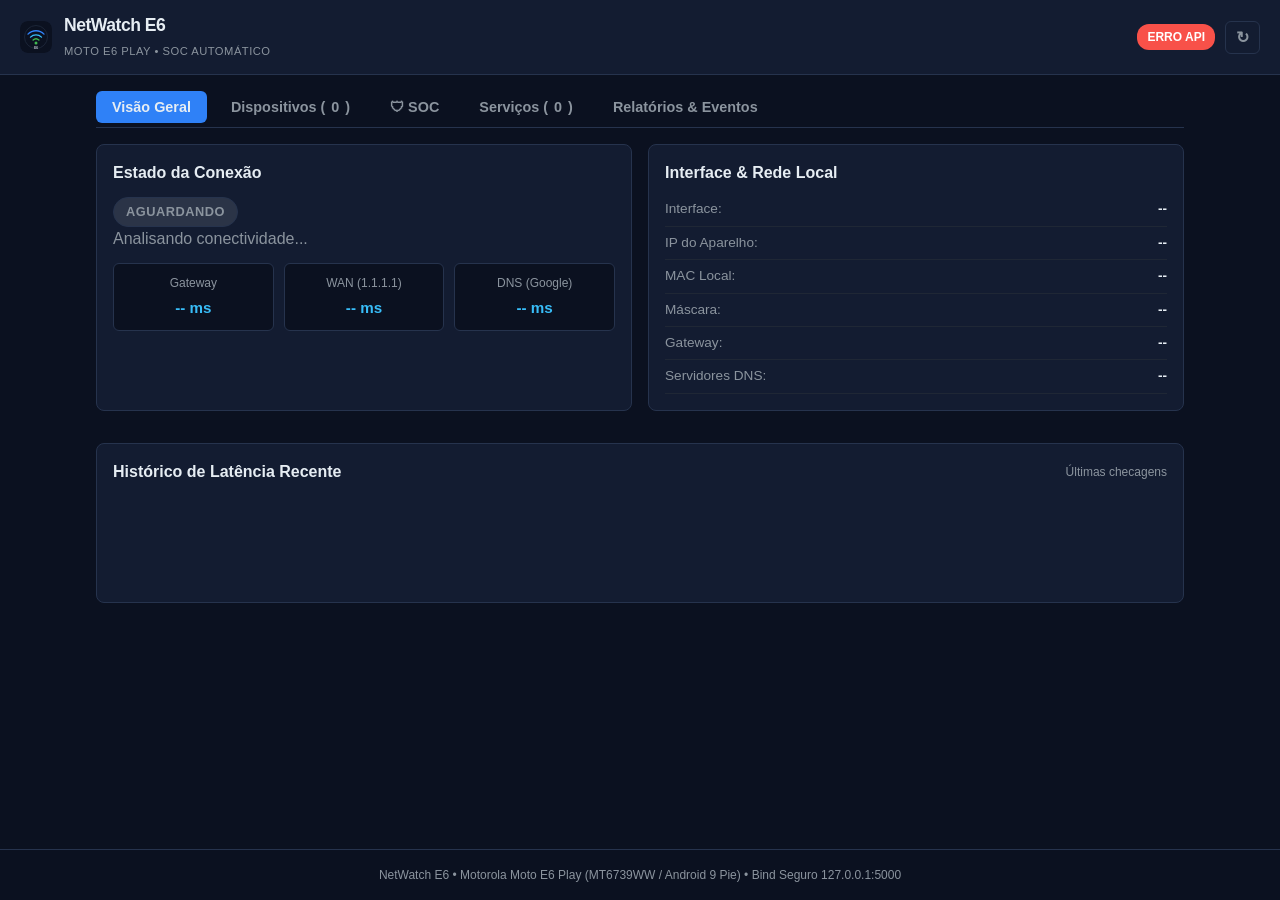
==== templates/index.html @ 3c1adde3 "feat: NetWatch E6 - Monitoramento de rede, SOC automatico sem root e apresentacao interativa" ====
<!DOCTYPE html>
<html lang="pt-BR">
<head>
    <meta charset="UTF-8">
    <meta name="viewport" content="width=device-width, initial-scale=1.0, maximum-scale=1.0, user-scalable=no">
    <meta name="theme-color" content="#0b1120">
    <meta name="mobile-web-app-capable" content="yes">
    <meta name="apple-mobile-web-app-capable" content="yes">
    <meta name="apple-mobile-web-app-status-bar-style" content="black-translucent">
    <meta name="apple-mobile-web-app-title" content="NetWatch E6">
    <title>NetWatch E6 — Monitor &amp; SOC</title>
    <link rel="manifest" href="/static/manifest.json">
    <link rel="icon" type="image/svg+xml" href="/static/icon.svg">
    <link rel="apple-touch-icon" href="/static/icon.svg">
    <link rel="stylesheet" href="/static/style.css">
</head>
<body>
    <header class="navbar">
        <div class="nav-brand">
            <img src="/static/icon.svg" alt="NetWatch" class="brand-logo" width="32" height="32">
            <div class="brand-text">
                <h1>NetWatch E6</h1>
                <span class="sub-badge">Moto E6 Play &bull; SOC Automático</span>
            </div>
        </div>
        <div class="nav-status">
            <span id="global-badge" class="badge badge-pending">Conectando...</span>
            <button id="btn-refresh-all" class="btn btn-icon" title="Atualizar dados">&#x21bb;</button>
        </div>
    </header>

    <main class="container">
        <!-- Barra de Navegação por Abas -->
        <nav class="tabs">
            <button class="tab-btn active" data-tab="tab-overview">Visão Geral</button>
            <button class="tab-btn" data-tab="tab-devices">Dispositivos (<span id="dev-count">0</span>)</button>
            <button class="tab-btn" data-tab="tab-soc">
                &#x1F6E1; SOC <span id="soc-tab-badge" class="soc-nav-badge hidden">0</span>
            </button>
            <button class="tab-btn" data-tab="tab-services">Serviços (<span id="srv-count">0</span>)</button>
            <button class="tab-btn" data-tab="tab-reports">Relatórios &amp; Eventos</button>
        </nav>

        <!-- ABA 1: VISÃO GERAL -->
        <section id="tab-overview" class="tab-content active">
            <!-- Banner de aviso Plug-and-Play Wi-Fi (exibido quando is_connected == False) -->
            <div id="wifi-warning-banner" class="wifi-warning-banner hidden">
                <div class="wifi-warning-icon">&#x26A0;&#xFE0F;</div>
                <div class="wifi-warning-body">
                    <strong>Modo de Proteção Plug-and-Play Wi-Fi Ativo</strong>
                    <p id="wifi-warning-text">Conecte o aparelho a uma rede Wi-Fi para iniciar o monitoramento</p>
                </div>
            </div>

            <div class="cards-grid">
                <div class="card status-card">
                    <h3>Estado da Conexão</h3>
                    <div class="status-indicator">
                        <span id="conn-pill" class="pill pill-unknown">AGUARDANDO</span>
                        <p id="conn-details" class="text-muted">Analisando conectividade...</p>
                    </div>
                    <div class="latency-row">
                        <div class="lat-box">
                            <span class="lat-label">Gateway</span>
                            <span id="lat-gw" class="lat-val">-- ms</span>
                        </div>
                        <div class="lat-box">
                            <span class="lat-label">WAN (1.1.1.1)</span>
                            <span id="lat-wan" class="lat-val">-- ms</span>
                        </div>
                        <div class="lat-box">
                            <span class="lat-label">DNS (Google)</span>
                            <span id="lat-dns" class="lat-val">-- ms</span>
                        </div>
                    </div>
                </div>

                <div class="card info-card">
                    <h3>Interface &amp; Rede Local</h3>
                    <ul class="info-list">
                        <li><span>Interface:</span> <strong id="net-iface">--</strong></li>
                        <li><span>IP do Aparelho:</span> <strong id="net-ip">--</strong></li>
                        <li><span>MAC Local:</span> <strong id="net-mac">--</strong></li>
                        <li><span>Máscara:</span> <strong id="net-mask">--</strong></li>
                        <li><span>Gateway:</span> <strong id="net-gw">--</strong></li>
                        <li><span>Servidores DNS:</span> <strong id="net-dns">--</strong></li>
                    </ul>
                </div>
            </div>

            <div class="card">
                <div class="card-header-flex">
                    <h3>Histórico de Latência Recente</h3>
                    <span class="text-muted text-small">Últimas checagens</span>
                </div>
                <div id="history-chart" class="history-container">
                    <!-- Barras de latência inseridas via JS -->
                </div>
            </div>
        </section>

        <!-- ABA 2: DISPOSITIVOS -->
        <section id="tab-devices" class="tab-content">
            <!-- Faixa Compacta "Movimentação Recente" (últimas 5 entradas/saídas) -->
            <div id="recent-changes-card" class="card recent-changes-card">
                <div class="recent-changes-header">
                    <span class="recent-changes-title">&#x1F4E1; Movimentação Recente na Rede</span>
                    <span class="text-muted text-small">Monitoramento contínuo (15s) &bull; Toque em um host para abrir o relatório</span>
                </div>
                <div id="recent-changes-list" class="recent-changes-list">
                    <span class="text-muted text-small">Aguardando eventos de movimentação na sub-rede atual...</span>
                </div>
            </div>

            <div class="card">
                <div class="card-header-flex">
                    <div>
                        <h3>Dispositivos na Rede Local (/24)</h3>
                        <p id="devices-subnet-subtitle" class="text-muted text-small">Toque em qualquer dispositivo para abrir o Relatório Individual</p>
                    </div>
                    <div class="btn-group">
                        <button id="btn-clear-offline" class="btn btn-outline btn-sm" title="Remover dispositivos offline e de redes antigas">
                            Limpar Histórico
                        </button>
                        <button id="btn-scan" class="btn btn-primary">
                            <span id="scan-icon">&#x1F50D;</span>
                            <span id="scan-text">Escanear Rede</span>
                        </button>
                    </div>
                </div>

                <div id="scan-progress" class="progress-bar-container hidden">
                    <div class="progress-bar-indeterminate"></div>
                    <span class="text-small text-muted">Verificando presença ativa na sub-rede /24...</span>
                </div>

                <div class="table-responsive devices-table-container">
                    <table class="data-table devices-table">
                        <thead>
                            <tr>
                                <th>Endereço IP</th>
                                <th>Hostname &amp; Perfil</th>
                                <th>MAC &amp; Fabricante</th>
                                <th>Portas Abertas</th>
                                <th>Latência</th>
                                <th>Sessão &amp; Visto</th>
                                <th>Status</th>
                            </tr>
                        </thead>
                        <tbody id="devices-tbody">
                            <tr><td colspan="7" class="text-center text-muted">Carregando dispositivos...</td></tr>
                        </tbody>
                    </table>
                </div>
            </div>
        </section>

        <!-- ABA 3: SOC AUTOMÁTICO (MITRE ATT&CK) -->
        <section id="tab-soc" class="tab-content">
            <!-- Card 1: Postura da Rede & Sensores Automáticos -->
            <div class="card soc-posture-card">
                <div class="soc-posture-top">
                    <div>
                        <span class="text-small text-muted">POSTURA DE SEGURANÇA DA SUB-REDE ATUAL</span>
                        <div class="soc-posture-headline">
                            <span id="soc-posture-pill" class="soc-posture-badge soc-posture-safe">SEGURO</span>
                            <span id="soc-subnet-label" class="text-small text-muted">--</span>
                        </div>
                        <p class="text-small text-muted" style="margin-top:4px;">
                            Gateway MAC Travado (Anti-MITM): <code id="soc-gw-mac" class="device-mac">--</code>
                        </p>
                    </div>
                    <div class="soc-counts-row">
                        <div class="soc-count-box soc-cnt-crit">
                            <span>CRÍTICOS</span>
                            <strong id="soc-cnt-critical">0</strong>
                        </div>
                        <div class="soc-count-box soc-cnt-high">
                            <span>ALTOS</span>
                            <strong id="soc-cnt-high">0</strong>
                        </div>
                        <div class="soc-count-box soc-cnt-med">
                            <span>MÉDIOS</span>
                            <strong id="soc-cnt-medium">0</strong>
                        </div>
                    </div>
                </div>

                <div id="soc-sensors-grid" class="soc-sensors-grid">
                    <!-- 4 Chips de sensores automáticos renderizados via JS -->
                </div>
            </div>

            <!-- Card 2: Baseline da Rede (1 Toque) -->
            <div class="card soc-baseline-card">
                <div class="card-header-flex" style="margin-bottom:0;">
                    <div>
                        <h3>&#x1F512; Baseline de Dispositivos Autorizados (MITRE T1200)</h3>
                        <p id="soc-baseline-desc" class="text-muted text-small">
                            Com um toque, autoriza os dispositivos atualmente conectados e alerta automaticamente qualquer aparelho novo na rede.
                        </p>
                    </div>
                    <button id="btn-soc-baseline-toggle" type="button" class="btn btn-primary">
                        Travar Baseline da Rede Atual
                    </button>
                </div>
            </div>

            <!-- Card 3: Feed de Alertas SOC -->
            <div class="card">
                <div class="card-header-flex">
                    <div>
                        <h3>Alertas SOC Automáticos (MITRE ATT&amp;CK)</h3>
                        <p class="text-muted text-small">Detecção passiva e ativa contínua sem root: ARP Spoofing, DNS Hijacking, Port Drift e Rogue Devices</p>
                    </div>
                </div>
                <div id="soc-alerts-list" class="soc-alerts-list">
                    <p class="text-center text-muted text-small">Carregando alertas SOC...</p>
                </div>
            </div>
        </section>

        <!-- ABA 4: SERVIÇOS MONITORADOS -->
        <section id="tab-services" class="tab-content">
            <div class="card">
                <div class="card-header-flex">
                    <div>
                        <h3>Auditoria de Serviços de Aplicação</h3>
                        <p class="text-muted text-small">Testes reais: SSH (banner), DNS (A), HTTP/HTTPS (TLS/status)</p>
                    </div>
                    <div class="btn-group">
                        <button id="btn-verify-services" class="btn btn-secondary">Testar Todos Agora</button>
                        <button id="btn-open-modal" class="btn btn-primary">+ Adicionar Alvo</button>
                    </div>
                </div>

                <div class="table-responsive">
                    <table class="data-table">
                        <thead>
                            <tr>
                                <th>Serviço</th>
                                <th>Destino</th>
                                <th>Protocolo</th>
                                <th>Status</th>
                                <th>Latência</th>
                                <th>Detalhes / Banner</th>
                                <th>Ações</th>
                            </tr>
                        </thead>
                        <tbody id="services-tbody">
                            <tr><td colspan="7" class="text-center text-muted">Carregando serviços...</td></tr>
                        </tbody>
                    </table>
                </div>
            </div>
        </section>

        <!-- ABA 5: RELATÓRIOS & EVENTOS -->
        <section id="tab-reports" class="tab-content">
            <div class="card export-card">
                <h3>Exportar Relatório Técnico Completo</h3>
                <p class="text-muted">Gera relatório consolidado com dados de hardware, rede, postura SOC, dispositivos e auditoria.</p>
                <div class="btn-group-export">
                    <a href="/api/report/markdown" target="_blank" class="btn btn-outline">
                        <span>&#x1F4DD;</span> Baixar Relatório Markdown (.md)
                    </a>
                    <a href="/api/report/json" target="_blank" class="btn btn-outline">
                        <span>&#x1F5C4;</span> Baixar Dados Brutos (.json)
                    </a>
                </div>
            </div>

            <div class="card">
                <div class="card-header-flex">
                    <h3>Registro de Eventos &amp; Alertas</h3>
                    <span class="text-muted text-small">Histórico recente</span>
                </div>
                <div class="table-responsive">
                    <table class="data-table">
                        <thead>
                            <tr>
                                <th>Data/Hora</th>
                                <th>Tipo</th>
                                <th>Severidade</th>
                                <th>Mensagem</th>
                            </tr>
                        </thead>
                        <tbody id="events-tbody">
                            <tr><td colspan="4" class="text-center text-muted">Carregando eventos...</td></tr>
                        </tbody>
                    </table>
                </div>
            </div>
        </section>
    </main>

    <!-- Modal de Relatório Individual do Dispositivo -->
    <div id="device-report-modal" class="modal hidden">
        <div class="modal-content modal-lg">
            <div class="modal-header device-modal-header">
                <div>
                    <div class="device-modal-title-row">
                        <h3 id="dm-ip">0.0.0.0</h3>
                        <span id="dm-status-pill" class="pill pill-operacional">ONLINE</span>
                        <span id="dm-trust-badge" class="role-badge role-trusted hidden">CONFIÁVEL</span>
                    </div>
                    <p id="dm-hostname" class="text-muted text-small">Carregando perfil...</p>
                    <div class="device-modal-badges">
                        <span id="dm-device-type" class="role-badge role-gateway">Dispositivo</span>
                        <span id="dm-vendor" class="role-badge role-vendor">Fabricante OUI</span>
                        <code id="dm-mac" class="device-mac">00:00:00:00:00:00</code>
                    </div>
                </div>
                <button id="btn-close-device-modal" class="btn-close" title="Fechar">&times;</button>
            </div>

            <div class="device-modal-body">
                <!-- Barra de Confiança SOC & Apelido do Dispositivo -->
                <div class="dm-section dm-trust-section">
                    <h4>&#x1F6E1; Controle SOC &amp; Identificação</h4>
                    <div class="dm-trust-controls">
                        <button type="button" id="dm-trust-btn" class="btn btn-outline btn-sm">
                            Marcar como Confiável
                        </button>
                        <div class="dm-custom-name-box">
                            <input type="text" id="dm-custom-name-input" placeholder="Apelido opcional (ex: Notebook João)">
                            <button type="button" id="dm-save-name-btn" class="btn btn-secondary btn-sm">Salvar</button>
                        </div>
                    </div>
                </div>

                <!-- Bloco 1: Tempo & Disponibilidade -->
                <div class="dm-section">
                    <h4>&#x23F1; Tempo &amp; Disponibilidade</h4>
                    <div class="dm-grid-3">
                        <div class="dm-metric-box">
                            <span class="dm-label">Sessão Atual</span>
                            <strong id="dm-session-dur">--</strong>
                        </div>
                        <div class="dm-metric-box">
                            <span class="dm-label">Tempo Acumulado</span>
                            <strong id="dm-total-online">--</strong>
                        </div>
                        <div class="dm-metric-box">
                            <span class="dm-label">Disponibilidade</span>
                            <strong id="dm-uptime">--%</strong>
                        </div>
                        <div class="dm-metric-box">
                            <span class="dm-label">Primeira Detecção</span>
                            <strong id="dm-first-seen" class="text-small">--</strong>
                        </div>
                        <div class="dm-metric-box">
                            <span class="dm-label">Última Detecção</span>
                            <strong id="dm-last-seen" class="text-small">--</strong>
                        </div>
                        <div class="dm-metric-box">
                            <span class="dm-label">Quedas / Saídas</span>
                            <strong id="dm-disconnects">0</strong>
                        </div>
                    </div>
                </div>

                <!-- Bloco 2: Desempenho & Tráfego -->
                <div class="dm-section">
                    <h4>&#x1F4CA; Desempenho &amp; Tráfego</h4>
                    <div class="dm-grid-3">
                        <div class="dm-metric-box">
                            <span class="dm-label">Latência Mínima</span>
                            <strong id="dm-lat-min">-- ms</strong>
                        </div>
                        <div class="dm-metric-box">
                            <span class="dm-label">Latência Média</span>
                            <strong id="dm-lat-avg">-- ms</strong>
                        </div>
                        <div class="dm-metric-box">
                            <span class="dm-label">Latência Máxima</span>
                            <strong id="dm-lat-max">-- ms</strong>
                        </div>
                    </div>
                    <div id="dm-traffic-box" class="dm-traffic-box">
                        <!-- Preenchido via JS -->
                    </div>
                </div>

                <!-- Bloco 3: Serviços & Portas Detectadas -->
                <div class="dm-section">
                    <h4>&#x1F512; Serviços &amp; Portas Detectadas</h4>
                    <div id="dm-services-list" class="dm-services-list">
                        <!-- Preenchido via JS -->
                    </div>
                </div>

                <!-- Bloco 4: Alertas SOC deste Dispositivo -->
                <div class="dm-section">
                    <h4>&#x1F6A8; Alertas SOC deste Dispositivo (MITRE ATT&amp;CK)</h4>
                    <div id="dm-soc-alerts-list" class="dm-events-list">
                        <!-- Preenchido via JS -->
                    </div>
                </div>

                <!-- Bloco 5: Histórico deste Host -->
                <div class="dm-section">
                    <h4>&#x1F4DC; Histórico de Conexão deste Host</h4>
                    <div id="dm-events-list" class="dm-events-list">
                        <!-- Preenchido via JS -->
                    </div>
                </div>
            </div>

            <div class="modal-actions device-modal-footer">
                <a id="btn-export-device-md" href="#" target="_blank" class="btn btn-primary">
                    &#x1F4DD; Exportar Relatório do Host (.md)
                </a>
                <button type="button" id="btn-close-device-footer" class="btn btn-secondary">Fechar</button>
            </div>
        </div>
    </div>

    <!-- Modal Adicionar Serviço -->
    <div id="service-modal" class="modal hidden">
        <div class="modal-content">
            <div class="modal-header">
                <h3>Adicionar Novo Serviço Monitorado</h3>
                <button id="btn-close-modal" class="btn-close">&times;</button>
            </div>
            <form id="form-add-service">
                <div class="form-group">
                    <label for="srv-name">Nome Amigável:</label>
                    <input type="text" id="srv-name" required placeholder="Ex: Gateway Local, Roteador Principal">
                </div>
                <div class="form-row">
                    <div class="form-group flex-2">
                        <label for="srv-host">Host / IP:</label>
                        <input type="text" id="srv-host" required placeholder="192.168.1.1 ou dominio.com">
                    </div>
                    <div class="form-group flex-1">
                        <label for="srv-port">Porta:</label>
                        <input type="number" id="srv-port" required value="80">
                    </div>
                </div>
                <div class="form-group">
                    <label for="srv-type">Tipo de Validação:</label>
                    <select id="srv-type">
                        <option value="HTTP">HTTP (Status Code)</option>
                        <option value="HTTPS">HTTPS (Handshake TLS)</option>
                        <option value="DNS">DNS (Consulta de Registro A)</option>
                        <option value="SSH">SSH (Leitura de Banner)</option>
                        <option value="TCP">TCP Genérico (Socket Connect)</option>
                    </select>
                </div>
                <div class="modal-actions">
                    <button type="button" id="btn-cancel-modal" class="btn btn-secondary">Cancelar</button>
                    <button type="submit" class="btn btn-primary">Salvar e Testar</button>
                </div>
            </form>
        </div>
    </div>

    <footer class="footer">
        <p>NetWatch E6 &bull; Motorola Moto E6 Play (MT6739WW / Android 9 Pie) &bull; Bind Seguro 127.0.0.1:5000</p>
    </footer>

    <script src="/static/app.js"></script>
</body>
</html>
---- static/style.css ----
:root {
    --bg-dark: #0b1120;
    --bg-card: #131c31;
    --bg-card-hover: #1b2742;
    --border: #26334d;
    --text-primary: #e6edf3;
    --text-secondary: #8b949e;
    --accent-blue: #2f81f7;
    --accent-cyan: #38bdf8;
    --accent-green: #238636;
    --accent-green-bright: #3fb950;
    --accent-yellow: #d29922;
    --accent-red: #f85149;
    --font-stack: -apple-system, BlinkMacSystemFont, "Segoe UI", Roboto, Oxygen, Ubuntu, Cantarell, sans-serif;
}

* {
    box-sizing: border-box;
    margin: 0;
    padding: 0;
}

body {
    background-color: var(--bg-dark);
    color: var(--text-primary);
    font-family: var(--font-stack);
    line-height: 1.5;
    min-height: 100vh;
    display: flex;
    flex-direction: column;
}

/* NAVBAR */
.navbar {
    background-color: var(--bg-card);
    border-bottom: 1px solid var(--border);
    padding: 12px 20px;
    display: flex;
    justify-content: space-between;
    align-items: center;
    position: sticky;
    top: 0;
    z-index: 100;
}

.nav-brand {
    display: flex;
    align-items: center;
    gap: 12px;
}

.brand-logo {
    border-radius: 8px;
}

.brand-text h1 {
    font-size: 1.1rem;
    font-weight: 700;
    letter-spacing: -0.5px;
}

.sub-badge {
    font-size: 0.7rem;
    color: var(--text-secondary);
    text-transform: uppercase;
    letter-spacing: 0.5px;
}

.nav-status {
    display: flex;
    align-items: center;
    gap: 10px;
}

/* CONTAINER */
.container {
    max-width: 1120px;
    margin: 0 auto;
    padding: 16px;
    width: 100%;
    flex: 1;
}

/* TABS */
.tabs {
    display: flex;
    gap: 8px;
    margin-bottom: 16px;
    overflow-x: auto;
    padding-bottom: 4px;
    border-bottom: 1px solid var(--border);
}

.tab-btn {
    background: transparent;
    border: none;
    color: var(--text-secondary);
    padding: 8px 16px;
    font-size: 0.9rem;
    font-weight: 600;
    cursor: pointer;
    border-radius: 6px;
    transition: all 0.2s ease;
    white-space: nowrap;
    display: inline-flex;
    align-items: center;
    gap: 6px;
}

.tab-btn:hover {
    color: var(--text-primary);
    background-color: var(--border);
}

.tab-btn.active {
    color: var(--text-primary);
    background-color: var(--accent-blue);
}

.soc-nav-badge {
    display: inline-block;
    padding: 1px 7px;
    border-radius: 10px;
    font-size: 0.72rem;
    font-weight: 800;
}

.soc-nav-crit {
    background-color: var(--accent-red);
    color: #fff;
}

.soc-nav-warn {
    background-color: var(--accent-yellow);
    color: #0b1120;
}

.tab-content {
    display: none;
}

.tab-content.active {
    display: block;
}

/* WIFI WARNING BANNER */
.wifi-warning-banner {
    display: flex;
    align-items: center;
    gap: 14px;
    background-color: rgba(210, 153, 34, 0.16);
    border: 1px solid var(--accent-yellow);
    border-left: 5px solid var(--accent-yellow);
    border-radius: 8px;
    padding: 14px 16px;
    margin-bottom: 16px;
}

.wifi-warning-icon {
    font-size: 1.5rem;
}

.wifi-warning-body strong {
    display: block;
    color: #f0b72f;
    font-size: 0.9rem;
    margin-bottom: 2px;
}

.wifi-warning-body p {
    font-size: 0.85rem;
    color: var(--text-primary);
}

/* FAIXA MOVIMENTAÇÃO RECENTE */
.recent-changes-card {
    padding: 12px 14px;
    background: linear-gradient(135deg, rgba(19, 28, 49, 0.96), rgba(15, 23, 42, 0.95));
    border: 1px solid rgba(56, 189, 248, 0.35);
}

.recent-changes-header {
    display: flex;
    justify-content: space-between;
    align-items: center;
    flex-wrap: wrap;
    gap: 6px;
    margin-bottom: 8px;
}

.recent-changes-title {
    font-size: 0.85rem;
    font-weight: 700;
    color: var(--accent-cyan);
    text-transform: uppercase;
    letter-spacing: 0.5px;
}

.recent-changes-list {
    display: flex;
    flex-wrap: wrap;
    gap: 8px;
}

.recent-change-chip {
    background-color: var(--bg-dark);
    border: 1px solid var(--border);
    border-radius: 6px;
    padding: 5px 10px;
    font-size: 0.78rem;
    color: var(--text-primary);
    cursor: pointer;
    transition: transform 0.15s ease, border-color 0.2s ease;
}

.recent-change-chip:hover {
    transform: translateY(-1px);
    border-color: var(--accent-cyan);
}

.recent-chip-enter {
    border-left: 3px solid var(--accent-green-bright);
}

.recent-chip-leave {
    border-left: 3px solid var(--accent-red);
}

/* ABA SOC AUTOMÁTICO */
.soc-posture-top {
    display: flex;
    justify-content: space-between;
    align-items: center;
    flex-wrap: wrap;
    gap: 14px;
    margin-bottom: 14px;
    padding-bottom: 12px;
    border-bottom: 1px solid var(--border);
}

.soc-posture-headline {
    display: flex;
    align-items: center;
    gap: 10px;
    margin-top: 4px;
}

.soc-posture-badge {
    display: inline-block;
    padding: 5px 14px;
    border-radius: 20px;
    font-size: 1rem;
    font-weight: 800;
    letter-spacing: 0.6px;
}

.soc-posture-safe {
    background-color: rgba(35, 134, 54, 0.22);
    color: var(--accent-green-bright);
    border: 1px solid var(--accent-green-bright);
}

.soc-posture-warn {
    background-color: rgba(210, 153, 34, 0.22);
    color: #f0b72f;
    border: 1px solid var(--accent-yellow);
}

.soc-posture-crit {
    background-color: rgba(248, 81, 73, 0.24);
    color: #ff7b72;
    border: 1px solid var(--accent-red);
    animation: pulseGlow 1.5s infinite ease-in-out;
}

.soc-counts-row {
    display: flex;
    gap: 8px;
}

.soc-count-box {
    background-color: var(--bg-dark);
    border: 1px solid var(--border);
    border-radius: 8px;
    padding: 8px 12px;
    text-align: center;
    min-width: 78px;
}

.soc-count-box span {
    display: block;
    font-size: 0.68rem;
    color: var(--text-secondary);
    font-weight: 700;
}

.soc-count-box strong {
    font-size: 1.15rem;
}

.soc-cnt-crit strong { color: var(--accent-red); }
.soc-cnt-high strong { color: #f0b72f; }
.soc-cnt-med strong { color: var(--accent-cyan); }

.soc-sensors-grid {
    display: grid;
    grid-template-columns: repeat(auto-fit, minmax(230px, 1fr));
    gap: 10px;
}

.soc-sensor-chip {
    background-color: var(--bg-dark);
    border: 1px solid var(--border);
    border-radius: 8px;
    padding: 10px 12px;
}

.sensor-chip-ok {
    border-left: 3px solid var(--accent-green-bright);
}

.sensor-chip-alert {
    border-left: 3px solid var(--accent-red);
    background-color: rgba(248, 81, 73, 0.08);
}

.soc-sensor-top {
    display: flex;
    justify-content: space-between;
    align-items: center;
    gap: 6px;
    font-size: 0.82rem;
    margin-bottom: 4px;
}

.soc-sensor-bottom {
    display: flex;
    align-items: center;
    flex-wrap: wrap;
    gap: 5px;
    font-size: 0.76rem;
}

.sensor-state-dot {
    width: 8px;
    height: 8px;
    border-radius: 50%;
    background-color: var(--accent-green-bright);
}

.sensor-chip-alert .sensor-state-dot {
    background-color: var(--accent-red);
}

.sensor-state-label {
    font-weight: 700;
}

.mitre-tag {
    display: inline-block;
    padding: 1px 6px;
    border-radius: 4px;
    font-size: 0.68rem;
    font-family: monospace;
    font-weight: 700;
    background-color: rgba(56, 189, 248, 0.16);
    color: var(--accent-cyan);
    border: 1px solid rgba(56, 189, 248, 0.35);
}

.soc-alerts-list {
    display: flex;
    flex-direction: column;
    gap: 10px;
}

.soc-empty-box {
    background-color: var(--bg-dark);
    border: 1px dashed var(--border);
    border-radius: 8px;
    padding: 16px;
    text-align: center;
    color: var(--text-secondary);
    font-size: 0.85rem;
}

.soc-alert-card {
    background-color: var(--bg-dark);
    border: 1px solid var(--border);
    border-radius: 8px;
    padding: 12px 14px;
}

.soc-alert-open-critical {
    border-left: 4px solid var(--accent-red);
    background-color: rgba(248, 81, 73, 0.08);
}

.soc-alert-open-high {
    border-left: 4px solid var(--accent-yellow);
    background-color: rgba(210, 153, 34, 0.07);
}

.soc-alert-open-medium {
    border-left: 4px solid var(--accent-cyan);
}

.soc-alert-ack {
    opacity: 0.65;
}

.soc-alert-header {
    display: flex;
    justify-content: space-between;
    align-items: center;
    flex-wrap: wrap;
    gap: 8px;
    margin-bottom: 6px;
}

.soc-alert-tags, .soc-alert-meta {
    display: flex;
    align-items: center;
    flex-wrap: wrap;
    gap: 6px;
}

.soc-sev-tag {
    display: inline-block;
    padding: 2px 7px;
    border-radius: 4px;
    font-size: 0.68rem;
    font-weight: 800;
    text-transform: uppercase;
}

.soc-sev-critical { background-color: var(--accent-red); color: #fff; }
.soc-sev-high { background-color: var(--accent-yellow); color: #0b1120; }
.soc-sev-medium { background-color: var(--accent-blue); color: #fff; }
.soc-sev-info { background-color: var(--border); color: var(--text-primary); }

.soc-cat-tag {
    font-size: 0.72rem;
    font-weight: 700;
    color: var(--text-secondary);
}

.soc-target-link {
    background: rgba(47, 129, 247, 0.14);
    border: 1px solid rgba(47, 129, 247, 0.4);
    color: var(--text-primary);
    padding: 1px 7px;
    border-radius: 4px;
    font-size: 0.72rem;
    cursor: pointer;
}

.soc-alert-title {
    font-size: 0.92rem;
    margin-bottom: 4px;
}

.soc-alert-details {
    font-size: 0.8rem;
    color: var(--text-secondary);
}

/* CARDS */
.cards-grid {
    display: grid;
    grid-template-columns: repeat(auto-fit, minmax(300px, 1fr));
    gap: 16px;
    margin-bottom: 16px;
}

.card {
    background-color: var(--bg-card);
    border: 1px solid var(--border);
    border-radius: 8px;
    padding: 16px;
    margin-bottom: 16px;
}

.card-header-flex {
    display: flex;
    justify-content: space-between;
    align-items: center;
    flex-wrap: wrap;
    gap: 10px;
    margin-bottom: 12px;
}

.card h3 {
    font-size: 1rem;
    font-weight: 600;
}

/* STATUS & PILLS */
.status-indicator {
    margin: 12px 0;
}

.pill {
    display: inline-block;
    padding: 4px 12px;
    border-radius: 20px;
    font-size: 0.8rem;
    font-weight: 700;
    letter-spacing: 0.5px;
    white-space: nowrap;
}

.pill-operacional {
    background-color: rgba(35, 134, 54, 0.2);
    color: var(--accent-green-bright);
    border: 1px solid var(--accent-green);
}

.pill-falha {
    background-color: rgba(248, 81, 73, 0.2);
    color: var(--accent-red);
    border: 1px solid var(--accent-red);
}

.pill-degradado {
    background-color: rgba(210, 153, 34, 0.2);
    color: var(--accent-yellow);
    border: 1px solid var(--accent-yellow);
}

.pill-unknown {
    background-color: rgba(139, 148, 158, 0.2);
    color: var(--text-secondary);
    border: 1px solid var(--border);
}

.badge {
    padding: 4px 10px;
    border-radius: 12px;
    font-size: 0.75rem;
    font-weight: 600;
}

.badge-online { background-color: var(--accent-green); color: #fff; }
.badge-offline { background-color: var(--accent-red); color: #fff; }
.badge-pending { background-color: var(--accent-yellow); color: #0b1120; }

/* PORT, ROLE & PULSE BADGES */
.ports-wrap {
    display: inline-flex;
    flex-wrap: wrap;
    gap: 4px;
}

.port-badge {
    display: inline-block;
    padding: 2px 7px;
    border-radius: 4px;
    font-size: 0.73rem;
    font-family: monospace;
    font-weight: 700;
    background-color: rgba(47, 129, 247, 0.18);
    color: var(--accent-cyan);
    border: 1px solid rgba(56, 189, 248, 0.4);
}

.role-badge {
    display: inline-block;
    margin-left: 6px;
    padding: 1px 7px;
    border-radius: 4px;
    font-size: 0.68rem;
    font-weight: 700;
    text-transform: uppercase;
    vertical-align: middle;
}

.role-local {
    background-color: rgba(63, 185, 80, 0.2);
    color: var(--accent-green-bright);
    border: 1px solid var(--accent-green);
}

.role-gateway {
    background-color: rgba(47, 129, 247, 0.2);
    color: var(--accent-cyan);
    border: 1px solid var(--accent-blue);
}

.role-vendor {
    background-color: rgba(139, 148, 158, 0.18);
    color: var(--text-primary);
    border: 1px solid var(--border);
}

.role-trusted {
    background-color: rgba(35, 134, 54, 0.18);
    color: #56d364;
    border: 1px solid rgba(63, 185, 80, 0.45);
}

.role-untrusted {
    background-color: rgba(248, 81, 73, 0.25);
    color: #ff7b72;
    border: 1px solid var(--accent-red);
    animation: pulseGlow 1.5s infinite ease-in-out;
}

.pulse-badge {
    display: inline-block;
    margin-left: 6px;
    padding: 2px 8px;
    border-radius: 10px;
    font-size: 0.68rem;
    font-weight: 800;
    letter-spacing: 0.4px;
    text-transform: uppercase;
    animation: pulseGlow 1.6s infinite ease-in-out;
}

.pulse-enter {
    background-color: rgba(63, 185, 80, 0.25);
    color: #56d364;
    border: 1px solid #3fb950;
}

.pulse-leave {
    background-color: rgba(248, 81, 73, 0.25);
    color: #ff7b72;
    border: 1px solid #f85149;
}

@keyframes pulseGlow {
    0%, 100% { opacity: 1; transform: scale(1); }
    50% { opacity: 0.65; transform: scale(0.97); }
}

.row-local-host {
    background-color: rgba(35, 134, 54, 0.10);
    border-left: 3px solid var(--accent-green-bright);
}

.row-gateway {
    background-color: rgba(47, 129, 247, 0.10);
    border-left: 3px solid var(--accent-blue);
}

.row-recently-entered {
    border-left: 4px solid #3fb950 !important;
    background-color: rgba(63, 185, 80, 0.13);
}

.row-recently-left {
    border-left: 4px solid #f85149 !important;
    background-color: rgba(248, 81, 73, 0.11);
}

.clickable-row {
    cursor: pointer;
}

.device-submeta {
    display: block;
    font-size: 0.72rem;
    color: var(--text-secondary);
}

.session-badge {
    display: block;
    font-size: 0.74rem;
    color: var(--accent-cyan);
    font-weight: 600;
}

.seen-clock {
    display: block;
    font-size: 0.72rem;
    color: var(--text-secondary);
}

.meta-label {
    display: none;
    color: var(--text-secondary);
    font-size: 0.73rem;
}

/* LATENCY BOXES */
.latency-row {
    display: flex;
    gap: 10px;
    margin-top: 12px;
}

.lat-box {
    flex: 1;
    background-color: var(--bg-dark);
    padding: 10px;
    border-radius: 6px;
    text-align: center;
    border: 1px solid var(--border);
}

.lat-label {
    display: block;
    font-size: 0.75rem;
    color: var(--text-secondary);
    margin-bottom: 4px;
}

.lat-val {
    font-size: 0.95rem;
    font-weight: 700;
    color: var(--accent-cyan);
}

/* LISTS */
.info-list {
    list-style: none;
    margin-top: 8px;
}

.info-list li {
    display: flex;
    justify-content: space-between;
    padding: 6px 0;
    border-bottom: 1px solid rgba(45, 51, 59, 0.5);
    font-size: 0.85rem;
}

.info-list li span {
    color: var(--text-secondary);
}

/* HISTORY BARS */
.history-container {
    display: flex;
    gap: 6px;
    align-items: flex-end;
    height: 90px;
    padding-top: 10px;
}

.history-col {
    flex: 1;
    display: flex;
    flex-direction: column;
    align-items: center;
    height: 100%;
    justify-content: flex-end;
}

.history-bar {
    width: 100%;
    max-width: 24px;
    border-radius: 3px 3px 0 0;
    transition: height 0.3s ease;
    min-height: 4px;
}

/* TABLES */
.table-responsive {
    overflow-x: auto;
    width: 100%;
}

.data-table {
    width: 100%;
    border-collapse: collapse;
    font-size: 0.85rem;
    text-align: left;
}

.data-table th, .data-table td {
    padding: 10px 12px;
    border-bottom: 1px solid var(--border);
}

.data-table th {
    background-color: rgba(45, 51, 59, 0.4);
    color: var(--text-secondary);
    font-weight: 600;
}

.data-table tr:hover {
    background-color: var(--bg-card-hover);
}

/* LAYOUT RESPONSIVO MOBILE-FIRST SEM CORTE DE COLUNAS (<= 640px) */
@media (max-width: 640px) {
    .container {
        padding: 10px;
    }

    .devices-table-container {
        overflow-x: visible;
    }

    .devices-table,
    .devices-table tbody {
        display: block;
        width: 100%;
    }

    .devices-table thead {
        display: none;
    }

    .devices-table tr.empty-row,
    .devices-table tr.empty-row td {
        display: block;
        width: 100%;
    }

    /* Card empilhado em 3 linhas claras sem rolagem horizontal nem corte */
    .devices-table tr.device-row {
        display: grid;
        grid-template-columns: 1fr auto auto;
        grid-template-areas:
            "ip ip status"
            "host host mac"
            "ports lat seen";
        gap: 8px 10px;
        align-items: center;
        background-color: var(--bg-dark);
        border: 1px solid var(--border);
        border-radius: 8px;
        padding: 12px;
        margin-bottom: 10px;
    }

    .devices-table tr.device-row.row-local-host {
        border-left: 4px solid var(--accent-green-bright);
        background-color: rgba(35, 134, 54, 0.12);
    }

    .devices-table tr.device-row.row-gateway {
        border-left: 4px solid var(--accent-blue);
        background-color: rgba(47, 129, 247, 0.12);
    }

    .devices-table tr.device-row td {
        padding: 0;
        border-bottom: none;
        overflow: visible;
        text-overflow: unset;
        white-space: normal;
        word-break: break-word;
    }

    .devices-table td.cell-ip {
        grid-area: ip;
        font-size: 0.96rem;
        display: flex;
        align-items: center;
        flex-wrap: wrap;
        gap: 6px;
    }

    .devices-table td.cell-ip .role-badge,
    .devices-table td.cell-ip .pulse-badge {
        margin-left: 0;
    }

    .devices-table td.cell-status {
        grid-area: status;
        justify-self: end;
    }

    .devices-table td.cell-host {
        grid-area: host;
        color: var(--text-primary);
        font-size: 0.84rem;
        font-weight: 500;
    }

    .devices-table td.cell-mac {
        grid-area: mac;
        justify-self: end;
        text-align: right;
        font-size: 0.78rem;
        white-space: nowrap;
    }

    .devices-table td.cell-mac .device-mac {
        background-color: rgba(38, 51, 77, 0.5);
        padding: 2px 6px;
        border-radius: 4px;
        color: var(--accent-cyan);
        white-space: nowrap;
    }

    .devices-table td.cell-ports {
        grid-area: ports;
        padding-top: 6px !important;
        border-top: 1px solid rgba(38, 51, 77, 0.6) !important;
    }

    .devices-table td.cell-lat {
        grid-area: lat;
        justify-self: end;
        font-size: 0.78rem;
        white-space: nowrap;
        padding-top: 6px !important;
        border-top: 1px solid rgba(38, 51, 77, 0.6) !important;
    }

    .devices-table td.cell-seen {
        grid-area: seen;
        justify-self: end;
        text-align: right;
        font-size: 0.76rem;
        white-space: nowrap;
        padding-top: 6px !important;
        border-top: 1px solid rgba(38, 51, 77, 0.6) !important;
    }

    .meta-label {
        display: inline;
    }
}

/* BUTTONS */
.btn {
    padding: 8px 14px;
    border-radius: 6px;
    font-size: 0.85rem;
    font-weight: 600;
    cursor: pointer;
    border: none;
    display: inline-flex;
    align-items: center;
    gap: 6px;
    text-decoration: none;
    transition: background-color 0.2s ease;
}

.btn-sm {
    padding: 6px 10px;
    font-size: 0.78rem;
}

.btn:disabled {
    opacity: 0.5;
    cursor: not-allowed;
}

.btn-primary { background-color: var(--accent-blue); color: #fff; }
.btn-primary:hover:not(:disabled) { background-color: #1f6feb; }

.btn-secondary { background-color: var(--border); color: var(--text-primary); }
.btn-secondary:hover:not(:disabled) { background-color: #373e47; }

.btn-outline {
    background-color: transparent;
    border: 1px solid var(--border);
    color: var(--text-primary);
}
.btn-outline:hover:not(:disabled) { background-color: var(--border); }

.btn-icon {
    background: transparent;
    border: 1px solid var(--border);
    color: var(--text-secondary);
    font-size: 1rem;
    padding: 6px 10px;
    border-radius: 6px;
}

.btn-danger-sm {
    background-color: rgba(248, 81, 73, 0.2);
    color: var(--accent-red);
    border: 1px solid var(--accent-red);
    padding: 4px 10px;
    font-size: 0.76rem;
    border-radius: 4px;
    cursor: pointer;
}

.btn-group, .btn-group-export {
    display: flex;
    flex-wrap: wrap;
    gap: 8px;
    align-items: center;
}

/* PROGRESS BAR */
.progress-bar-container {
    margin: 12px 0;
}

.progress-bar-indeterminate {
    height: 4px;
    width: 100%;
    background-color: var(--border);
    position: relative;
    overflow: hidden;
    border-radius: 2px;
    margin-bottom: 6px;
}

.progress-bar-indeterminate::after {
    content: '';
    position: absolute;
    left: 0;
    top: 0;
    height: 100%;
    width: 40%;
    background-color: var(--accent-blue);
    animation: indeterminate 1.5s infinite ease-in-out;
}

@keyframes indeterminate {
    0% { transform: translateX(-100%); }
    100% { transform: translateX(300%); }
}

/* MODAL & RELATÓRIO INDIVIDUAL */
.modal {
    position: fixed;
    top: 0;
    left: 0;
    width: 100%;
    height: 100%;
    background-color: rgba(0, 0, 0, 0.76);
    display: flex;
    justify-content: center;
    align-items: center;
    z-index: 200;
    padding: 12px;
}

.modal.hidden { display: none; }

.modal-content {
    background-color: var(--bg-card);
    border: 1px solid var(--border);
    border-radius: 10px;
    padding: 20px;
    width: 100%;
    max-width: 460px;
    max-height: 92vh;
    overflow-y: auto;
}

.modal-lg {
    max-width: 680px;
}

.modal-header {
    display: flex;
    justify-content: space-between;
    align-items: flex-start;
    margin-bottom: 14px;
    padding-bottom: 12px;
    border-bottom: 1px solid var(--border);
}

.device-modal-title-row {
    display: flex;
    align-items: center;
    gap: 10px;
    flex-wrap: wrap;
}

.device-modal-badges {
    display: flex;
    align-items: center;
    flex-wrap: wrap;
    gap: 6px;
    margin-top: 8px;
}

.device-modal-badges .role-badge {
    margin-left: 0;
}

.dm-trust-controls {
    display: flex;
    justify-content: space-between;
    align-items: center;
    flex-wrap: wrap;
    gap: 10px;
}

.dm-custom-name-box {
    display: flex;
    gap: 6px;
    flex: 1;
    min-width: 210px;
}

.dm-custom-name-box input {
    flex: 1;
    padding: 6px 10px;
    background-color: var(--bg-card);
    border: 1px solid var(--border);
    border-radius: 6px;
    color: var(--text-primary);
    font-size: 0.8rem;
}

.dm-section {
    background-color: var(--bg-dark);
    border: 1px solid var(--border);
    border-radius: 8px;
    padding: 12px;
    margin-bottom: 12px;
}

.dm-section h4 {
    font-size: 0.85rem;
    color: var(--accent-cyan);
    text-transform: uppercase;
    letter-spacing: 0.4px;
    margin-bottom: 10px;
}

.dm-grid-3 {
    display: grid;
    grid-template-columns: repeat(auto-fit, minmax(140px, 1fr));
    gap: 8px;
}

.dm-metric-box {
    background-color: rgba(19, 28, 49, 0.8);
    border: 1px solid rgba(38, 51, 77, 0.8);
    border-radius: 6px;
    padding: 8px 10px;
}

.dm-label {
    display: block;
    font-size: 0.72rem;
    color: var(--text-secondary);
    margin-bottom: 2px;
}

.dm-traffic-box {
    margin-top: 10px;
    padding-top: 8px;
    border-top: 1px solid rgba(38, 51, 77, 0.7);
}

.dm-traffic-grid {
    display: grid;
    grid-template-columns: repeat(auto-fit, minmax(180px, 1fr));
    gap: 8px;
}

.dm-services-list, .dm-events-list {
    display: flex;
    flex-direction: column;
    gap: 6px;
}

.dm-service-item {
    display: flex;
    justify-content: space-between;
    align-items: center;
    flex-wrap: wrap;
    gap: 8px;
    padding: 6px 8px;
    background-color: rgba(19, 28, 49, 0.7);
    border-radius: 6px;
    border: 1px solid rgba(38, 51, 77, 0.7);
}

.dm-service-port {
    display: flex;
    align-items: center;
    gap: 8px;
    font-size: 0.82rem;
}

.dm-service-banner {
    font-size: 0.75rem;
    color: var(--text-secondary);
}

.dm-event-item {
    display: flex;
    flex-direction: column;
    gap: 2px;
    padding: 6px 8px;
    background-color: rgba(19, 28, 49, 0.6);
    border-radius: 6px;
    font-size: 0.78rem;
}

.dm-event-time {
    color: var(--text-secondary);
    font-size: 0.73rem;
}

.device-modal-footer {
    flex-wrap: wrap;
}

.btn-close {
    background: transparent;
    border: none;
    color: var(--text-secondary);
    font-size: 1.6rem;
    line-height: 1;
    cursor: pointer;
}

.form-group {
    margin-bottom: 12px;
}

.form-group label {
    display: block;
    font-size: 0.8rem;
    color: var(--text-secondary);
    margin-bottom: 4px;
}

.form-group input, .form-group select {
    width: 100%;
    padding: 8px 10px;
    background-color: var(--bg-dark);
    border: 1px solid var(--border);
    border-radius: 6px;
    color: var(--text-primary);
    font-size: 0.85rem;
}

.form-row {
    display: flex;
    gap: 10px;
}
.flex-1 { flex: 1; }
.flex-2 { flex: 2; }

.modal-actions {
    display: flex;
    justify-content: flex-end;
    gap: 10px;
    margin-top: 14px;
}

/* UTILS */
.text-muted { color: var(--text-secondary); }
.text-small { font-size: 0.75rem; }
.text-center { text-align: center; }
.hidden { display: none !important; }

.footer {
    text-align: center;
    padding: 16px;
    font-size: 0.75rem;
    color: var(--text-secondary);
    border-top: 1px solid var(--border);
    margin-top: 20px;
}
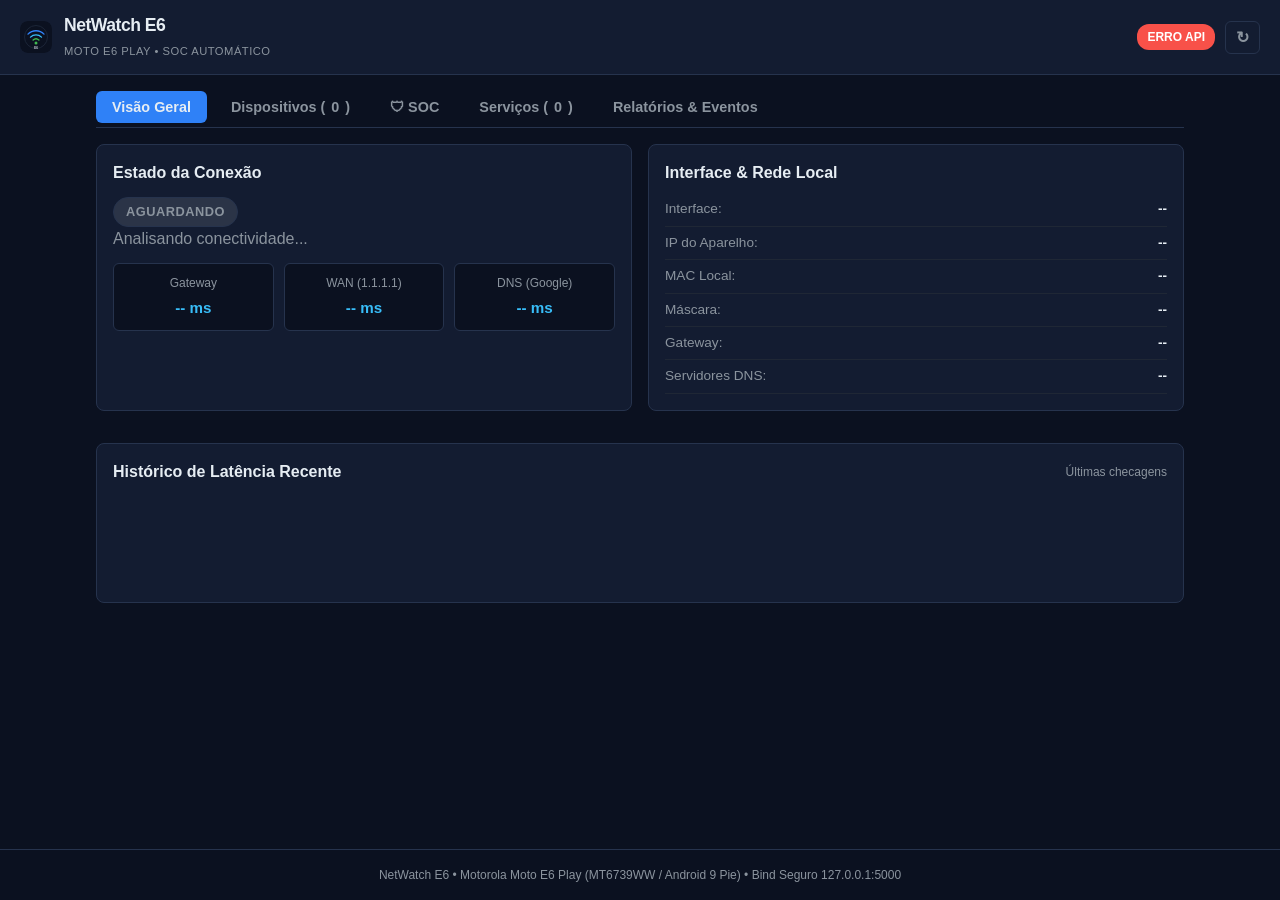
==== commit dc59f309: "fix(ui,discovery): ciclo 10s, histerese missed_scans>=2 (20s), contador online e badges clientes vs " ====
--- a/templates/index.html
+++ b/templates/index.html
@@ -12,7 +12,7 @@
     <link rel="manifest" href="/static/manifest.json">
     <link rel="icon" type="image/svg+xml" href="/static/icon.svg">
     <link rel="apple-touch-icon" href="/static/icon.svg">
-    <link rel="stylesheet" href="/static/style.css">
+    <link rel="stylesheet" href="/static/style.css?v=6">
 </head>
 <body>
     <header class="navbar">
@@ -105,7 +105,7 @@
             <div id="recent-changes-card" class="card recent-changes-card">
                 <div class="recent-changes-header">
                     <span class="recent-changes-title">&#x1F4E1; Movimentação Recente na Rede</span>
-                    <span class="text-muted text-small">Monitoramento contínuo (15s) &bull; Toque em um host para abrir o relatório</span>
+                    <span class="text-muted text-small">Monitoramento contínuo (10s) &bull; Toque em um host para abrir o relatório</span>
                 </div>
                 <div id="recent-changes-list" class="recent-changes-list">
                     <span class="text-muted text-small">Aguardando eventos de movimentação na sub-rede atual...</span>
@@ -115,7 +115,10 @@
             <div class="card">
                 <div class="card-header-flex">
                     <div>
-                        <h3>Dispositivos na Rede Local (/24)</h3>
+                        <div class="devices-title-row">
+                            <h3>Dispositivos na Rede Local (/24)</h3>
+                            <span id="devices-summary-badges" class="devices-summary-badges"></span>
+                        </div>
                         <p id="devices-subnet-subtitle" class="text-muted text-small">Toque em qualquer dispositivo para abrir o Relatório Individual</p>
                     </div>
                     <div class="btn-group">
@@ -460,6 +463,6 @@
         <p>NetWatch E6 &bull; Motorola Moto E6 Play (MT6739WW / Android 9 Pie) &bull; Bind Seguro 127.0.0.1:5000</p>
     </footer>
 
-    <script src="/static/app.js"></script>
+    <script src="/static/app.js?v=6"></script>
 </body>
 </html>
--- a/static/style.css
+++ b/static/style.css
@@ -495,6 +495,25 @@
     font-weight: 600;
 }
 
+.devices-title-row {
+    display: flex;
+    align-items: center;
+    flex-wrap: wrap;
+    gap: 8px;
+    margin-bottom: 4px;
+}
+
+.devices-summary-badges {
+    display: inline-flex;
+    align-items: center;
+    flex-wrap: wrap;
+    gap: 6px;
+}
+
+.devices-summary-badges .role-badge {
+    margin-left: 0;
+}
+
 /* STATUS & PILLS */
 .status-indicator {
     margin: 12px 0;
@@ -585,6 +604,12 @@
     background-color: rgba(47, 129, 247, 0.2);
     color: var(--accent-cyan);
     border: 1px solid var(--accent-blue);
+}
+
+.role-client {
+    background-color: rgba(56, 189, 248, 0.12);
+    color: #bae6fd;
+    border: 1px solid rgba(56, 189, 248, 0.32);
 }
 
 .role-vendor {
